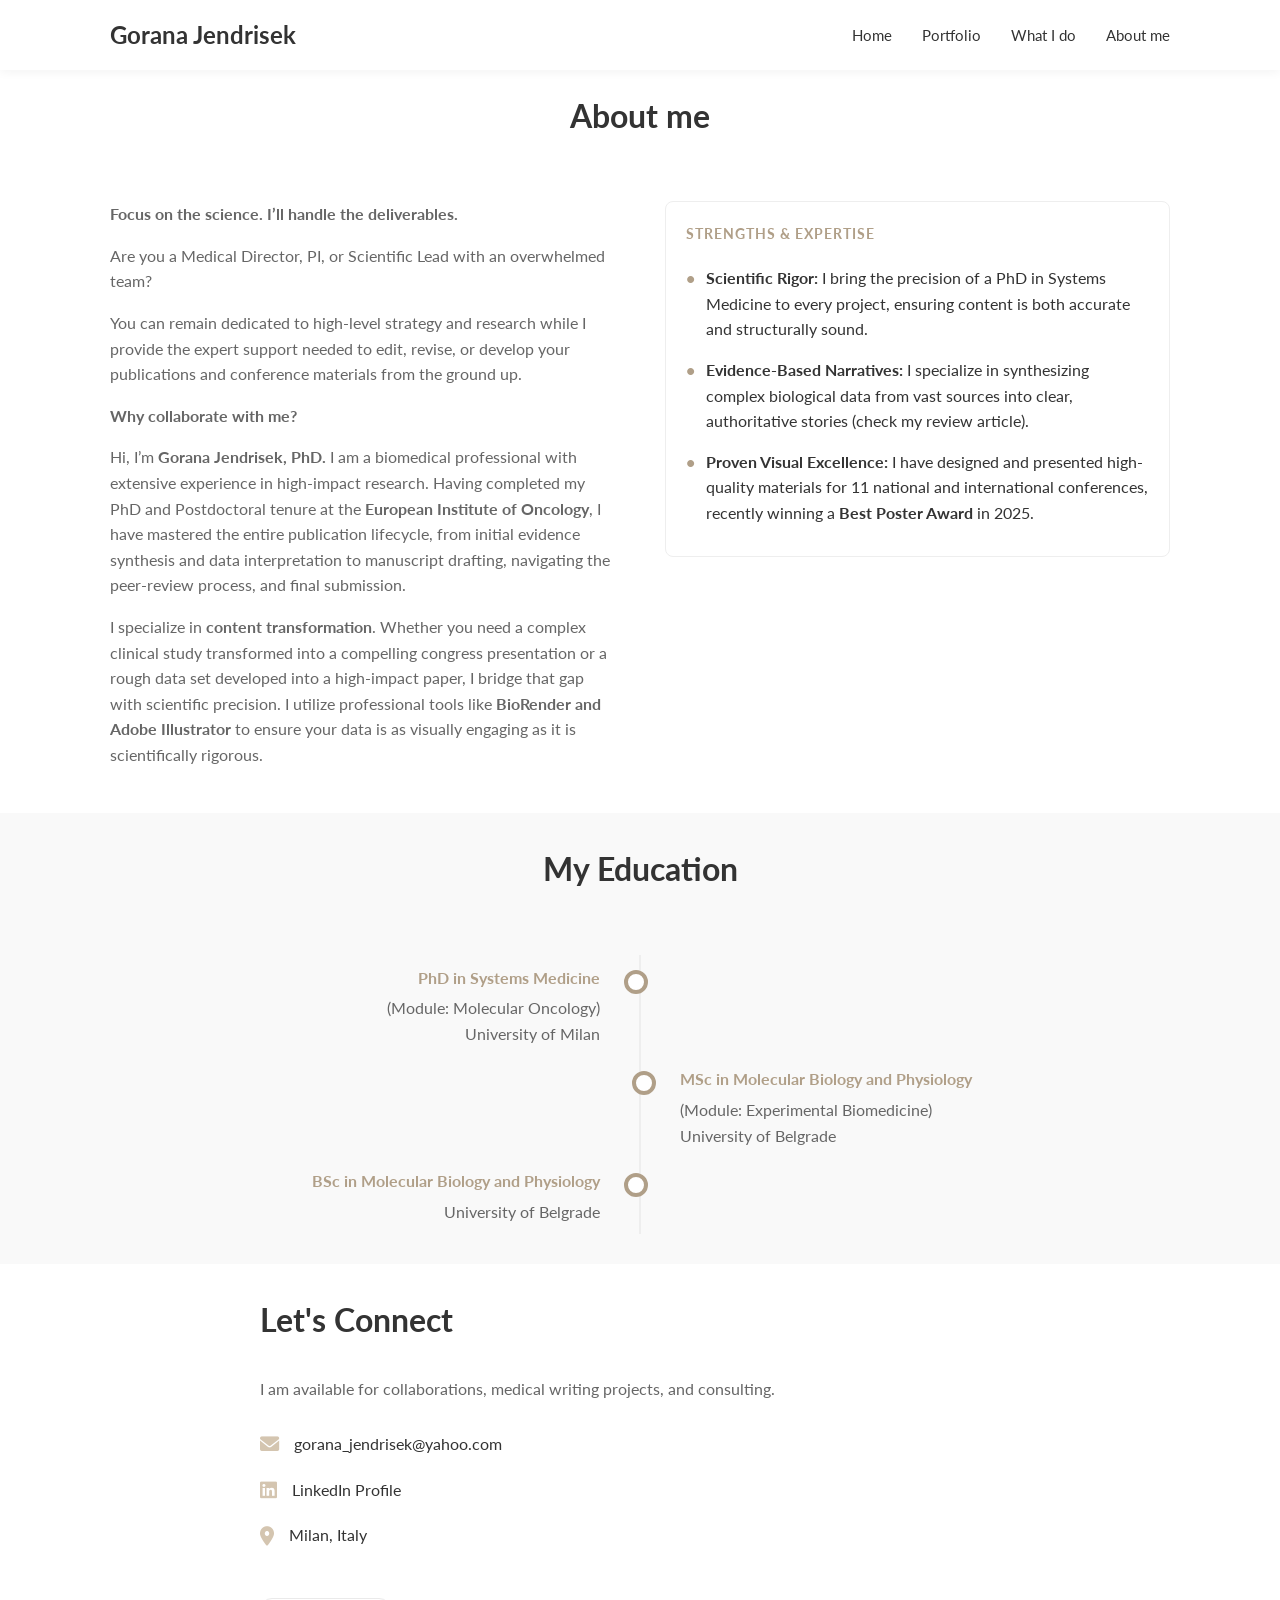
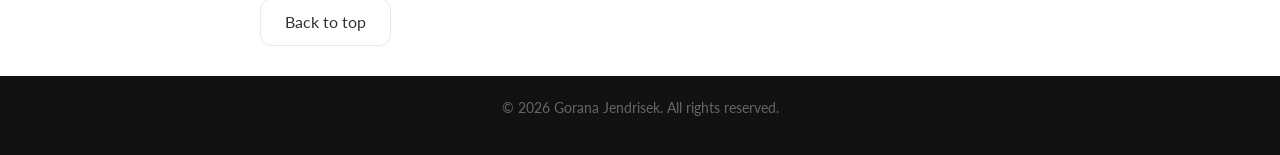
==== about.html @ bbbec1c1 "Add files via upload" ====
<!DOCTYPE html>
<html lang="en">
<head>
    <meta charset="UTF-8">
    <meta name="viewport" content="width=device-width, initial-scale=1.0">
    <title>About Me | Gorana Jendrisek, PhD</title>
    <link rel="stylesheet" href="style.css">
    <link rel="preconnect" href="https://fonts.googleapis.com">
    <link rel="preconnect" href="https://fonts.gstatic.com" crossorigin>
    <link href="https://fonts.googleapis.com/css2?family=Lato:wght@300;400;700&family=Playfair+Display:wght@400;700&display=swap" rel="stylesheet">
    <link rel="stylesheet" href="https://cdnjs.cloudflare.com/ajax/libs/font-awesome/6.0.0/css/all.min.css">
</head>
<body>

    <nav class="navbar">
        <div class="container nav-container">
            <a href="index.html" class="logo">Gorana Jendrisek</a>
            <div class="menu-toggle" id="mobile-menu" role="button" tabindex="0" aria-label="Toggle navigation menu" aria-expanded="false">
                <span class="bar"></span>
                <span class="bar"></span>
                <span class="bar"></span>
            </div>
            <ul class="nav-menu">
                <li><a href="index.html#home">Home</a></li>
                <li><a href="index.html#portfolio">Portfolio</a></li>
                <li><a href="index.html#what-i-do">What I do</a></li>
                <li><a href="about.html">About me</a></li>
            </ul>
        </div>
    </nav>



    <section class="section-white " >
        
        <div class="container">
                        <div class="section-header page-top ">
                <h2>About me</h2>
            </div>
            <div class="row">
                
                <div class="col-half">
                    
                    <p><strong>Focus on the science. I’ll handle the deliverables.</strong></p>
                    <p>Are you a Medical Director, PI, or Scientific Lead with an overwhelmed team?</p>
                    <p>You can remain dedicated to high-level strategy and research while I provide the expert support needed to edit, revise, or develop your publications and conference materials from the ground up.</p>
                    <p><strong>Why collaborate with me?</strong></p>
                    <p>Hi, I’m <strong>Gorana Jendrisek, PhD.</strong> I am a biomedical professional with extensive experience in high-impact research. Having completed my PhD and Postdoctoral tenure at the <strong>European Institute of Oncology</strong>, I have mastered the entire publication lifecycle, from initial evidence synthesis and data interpretation to manuscript drafting, navigating the peer-review process, and final submission.</p>
                    <p>I specialize in <strong>content transformation</strong>. Whether you need a complex clinical study transformed into a compelling congress presentation or a rough data set developed into a high-impact paper, I bridge that gap with scientific precision. I utilize professional tools like <strong>BioRender and Adobe Illustrator</strong> to ensure your data is as visually engaging as it is scientifically rigorous.</p>
                </div>
                <div class="col-half">
                    <div class="interests-box" style="margin-top: 0;">
                        <h4 style="color: var(--primary-dark); margin-bottom: 20px; text-transform: uppercase; font-size: 0.9rem; letter-spacing: 1px;">Strengths & Expertise</h4>
                        <ul class="skills-list">
                            <li><strong>Scientific Rigor:</strong> I bring the precision of a PhD in Systems Medicine to every project, ensuring content is both accurate and structurally sound.</li>
                            <li style="margin-top: 15px;"><strong>Evidence-Based Narratives:</strong> I specialize in synthesizing complex biological data from vast sources into clear, authoritative stories (check my review article).</li>
                            <li style="margin-top: 15px;"><strong>Proven Visual Excellence:</strong> I have designed and presented high-quality materials for 11 national and international conferences, recently winning a <strong>Best Poster Award</strong> in 2025.</li>
                        </ul>
                    </div>
                </div>
            </div>
        </div>
    </section>

    <section class="section-light">
        <div class="container">
            <div class="section-header">
                <h2>My Education</h2>
            </div>
            <div class="timeline">
                <div class="timeline-item">
                    <div class="timeline-date">PhD in Systems Medicine</div>
                    <p style="margin-bottom: 0;">(Module: Molecular Oncology)<br>University of Milan</p>
                </div>
                <div class="timeline-item">
                    <div class="timeline-date">MSc in Molecular Biology and Physiology</div>
                    <p style="margin-bottom: 0;">(Module: Experimental Biomedicine)<br>University of Belgrade</p>
                </div>
                <div class="timeline-item">
                    <div class="timeline-date">BSc in Molecular Biology and Physiology</div>
                    <p style="margin-bottom: 0;">University of Belgrade</p>
                </div>
            </div>
        </div>
    </section>

    <section id="contact" class="section-white">
        <div class="container" style="max-width: 800px;">
            <div style="margin-bottom: 30px;">
                <h2>Let's Connect</h2>
            </div>

            <p>I am available for collaborations, medical writing projects, and consulting.</p>
            <div style="display: flex; flex-direction: column; align-items: flex-start; margin: 30px 0;">
                <div class="contact-item">
                    <i class="fas fa-envelope"></i>
                    <a href="mailto:gorana_jendrisek@yahoo.com">gorana_jendrisek@yahoo.com</a>
                </div>
                <div class="contact-item">
                    <i class="fab fa-linkedin"></i>
                    <a href="https://www.linkedin.com/in/gorana-jendrisek/" target="_blank">LinkedIn Profile</a>
                </div>
                <div class="contact-item">
                    <i class="fas fa-map-marker-alt"></i>
                    <span>Milan, Italy</span>
                </div>
            </div>
            <a href="#" onclick="window.scrollTo({top: 0, behavior: 'smooth'}); return false;" class="btn btn-hero">Back to top</a>
        </div>
    </section>

    <footer>
        <div class="container">
            <p>&copy; 2026 Gorana Jendrisek. All rights reserved.</p>
        </div>
    </footer>

    <script src="script.js"></script>
</body>
</html>
---- style.css ----
/* --- Variables & Reset --- */
:root {
    --primary-color: #D4C5B0; /* Beige from CV */
    --primary-dark: #b09f88;
    --text-dark: #333333;
    --text-light: #666666;
    --bg-light: #f9f9f9;
    --white: #ffffff;
    --accent: #C0392B; /* Subtle red for accents like the ribbon */
    --font-heading: 'Lato', sans-serif;
    --font-body: 'Lato', sans-serif;
}

* {
    margin: 0;
    padding: 0;
    box-sizing: border-box;
}

body {
    font-family: var(--font-body);
    color: var(--text-dark);
    line-height: 1.6;
    background-color: var(--white);
}

a { text-decoration: none; color: inherit; transition: 0.3s; }
ul { list-style: none; }

/* --- Typography --- */
h1, h2, h3, h4 {
    font-family: var(--font-heading);
    margin-bottom: 1rem;
    color: var(--text-dark);
}

h1 { font-size: 2.5rem; font-weight: 700; }
h2 { font-size: 2rem; }
p { margin-bottom: 1rem; color: var(--text-light); }

.subtitle {
    display: block;
    text-transform: uppercase;
    letter-spacing: 2px;
    font-size: 0.85rem;
    color: var(--primary-dark);
    margin-bottom: 0.5rem;
    font-weight: 700;
}

/* --- Layout Utilities --- */
.container {
    max-width: 1100px;
    margin: 0 auto;
    padding: 0 20px;
}

section { padding: 30px 0; }
.section-light { background-color: var(--bg-light); }
.section-white { background-color: var(--white); }
.section-dark { background-color: #222; color: #fff; }

.section-header { text-align: center; margin-bottom: 60px; }

/* --- Buttons --- */
.btn {
    display: inline-block;
    padding: 12px 30px;
    border-radius: 5px;
    font-weight: 700;
    cursor: pointer;
}

.btn-primary {
    background-color: var(--text-dark);
    color: var(--white);
}
.btn-primary:hover { background-color: var(--primary-dark); }

.btn-outline {
    border: 2px solid var(--text-dark);
    margin-left: 10px;
}
.btn-outline:hover { background-color: var(--text-dark); color: var(--white); }

/* Custom Hero Buttons (from screenshot) */
.hero-buttons {
    display: flex;
    gap: 15px;
    margin-top: 25px;
    flex-wrap: wrap;
}

.btn-hero {
    background-color: var(--white);
    color: var(--text-dark);
    border: 1px solid #EAEAEA;
    border-radius: 12px;
    font-weight: 400;
    padding: 10px 24px;
    box-shadow: 0 2px 5px rgba(0,0,0,0.02);
    transition: all 0.3s ease;
}



.btn-hero:hover {
    border-color: var(--primary-color);
    box-shadow: 0 4px 10px rgba(0,0,0,0.05);
    transform: translateY(-2px);
    color: var(--text-dark);
}

/* --- Navbar --- */
.navbar {
    position: fixed;
    top: 0;
    width: 100%;
    background: rgba(255, 255, 255, 0.95);
    box-shadow: 0 2px 10px rgba(0,0,0,0.05);
    z-index: 1000;
    height: 70px;
    display: flex;
    align-items: center;
}

.nav-container {
    display: flex;
    justify-content: space-between;
    align-items: center;
    width: 100%;
}

.logo {
    font-family: var(--font-heading);
    font-size: 1.5rem;
    font-weight: 700;
}

.nav-menu { display: flex; gap: 30px; }
.nav-menu a { font-weight: 400; font-size: 0.95rem; }
.nav-menu a:hover { color: var(--primary-dark); }

.btn-contact {
    border: 1px solid var(--text-dark);
    padding: 8px 20px;
    border-radius: 20px;
}

.menu-toggle { display: none; cursor: pointer; }
.bar { display: block; width: 25px; height: 3px; margin: 5px auto; background-color: var(--text-dark); transition: 0.3s; }

/* --- Hero Section --- */
.hero {
    /* REDUCED VERTICAL PADDING HERE */
    padding-top: 85px; 
    padding-bottom: 40px;
    background-color: #F4F0EB; /* Very light beige */
}

/* Pushes the first section down to clear the 70px fixed navbar, plus your 30px gap */
.page-top {
    padding-top: 60px; 
}

.hero-content {
    display: flex;
    align-items: center;
    justify-content: space-between;
    gap: 20px;
}

.hero-text { flex: 3; } /* Gives the text twice as much horizontal space */
.hero-text p { text-align: justify; } /* Added for better readability and alignment */

.hero-image { flex: 1; text-align: left; } /* Changed to left so image aligns with logo and portfolio */

.hero-image img {
    width: 180px;  /* Makes the image itself smaller */
    height: 180px; /* Keeps it a perfect circle */
    object-fit: cover;
    border-radius: 50%;
    border: 5px solid rgba(255,255,255,0.5); /* Makes the white circle thinner */
    box-shadow: 0 10px 20px rgba(0,0,0,0.1); /* Softened the shadow for the smaller size */
}

/* --- Blog Section --- */
.section-blog { background-color: var(--white); border-bottom: 1px solid #eee; }
.blog-card {
    background: #fff;
    border: 1px solid #eee;
    padding: 40px;
    border-left: 5px solid var(--primary-dark);
    box-shadow: 0 5px 15px rgba(0,0,0,0.05);
    margin-bottom: 30px; /* Added spacing between posts */
}
.blog-date {
    font-size: 0.8rem;
    text-transform: uppercase;
    color: var(--text-light);
    margin-bottom: 10px;
    letter-spacing: 1px;
}

/* --- About Section --- */
.row { display: flex; gap: 50px; }
.col-half { flex: 1; }

.skills-list li {
    margin-bottom: 10px;
    padding-left: 20px;
    position: relative;
}
.skills-list li::before {
    content: '•';
    color: var(--primary-dark);
    position: absolute;
    left: 0;
    font-weight: bold;
}

.interests-box {
    margin-top: 30px;
    padding: 20px;
    background: #fff;
    border: 1px solid #eee;
    border-radius: 8px;
}
.interests-box h4 { font-size: 1.1rem; margin-bottom: 0.5rem; }

/* --- Timeline (Experience) --- */
.timeline {
    position: relative;
    max-width: 800px;
    margin: 0 auto;
}
.timeline::after {
    content: '';
    position: absolute;
    width: 2px;
    background-color: #eee;
    top: 0;
    bottom: 0;
    left: 50%;
    margin-left: -1px;
}

.timeline-item {
    padding: 10px 40px;
    position: relative;
    background-color: inherit;
    width: 50%;
}

.timeline-item:nth-child(odd) { left: 0; text-align: right; }
.timeline-item:nth-child(even) { left: 50%; text-align: left; }

.timeline-item::after {
    content: '';
    position: absolute;
    width: 16px;
    height: 16px;
    right: -8px;
    background-color: var(--white);
    border: 4px solid var(--primary-dark);
    top: 15px;
    border-radius: 50%;
    z-index: 1;
}
.timeline-item:nth-child(even)::after { left: -8px; }

.timeline-date {
    font-weight: 700;
    color: var(--primary-dark);
    margin-bottom: 5px;
}
/* --- Move Portfolio Up --- */
#portfolio {
    padding-top: 30px; /* Reduces the gap at the top. Change to 10px or 20px if you want it even closer! */
}

#what-i-do {
    padding-top: 30px; /* This matches the spacing you liked for the Portfolio section */
}
/* --- Academic Grid & Portfolio --- */
.grid-3 {
    display: grid;
    grid-template-columns: repeat(auto-fit, minmax(300px, 1fr));
    gap: 30px;
}

.grid-2 {
    display: grid;
    grid-template-columns: repeat(auto-fit, minmax(450px, 1fr));
    gap: 30px;
}  /* for 2 per row papers */

.card {
    background: var(--white);
    padding: 30px;
    border-radius: 12px; /* Slightly rounder for a modern look */
    border: 1px solid #EAEAEA; /* Crisp, subtle border */
    box-shadow: 0 4px 10px rgba(0,0,0,0.02); /* Very soft resting shadow */
    transition: all 0.3s ease; /* Smoother transition */
    display: flex;
    flex-direction: column;
}
.card:hover { 
    transform: translateY(-5px); 
    box-shadow: 0 12px 24px rgba(0,0,0,0.08); /* Stronger, softer shadow on hover */
    border-color: var(--primary-color); /* Subtle border color change on hover */
}
.card h3 { 
    font-size: 1.25rem; 
    border-bottom: 2px solid #f4f0eb; 
    padding-bottom: 15px; 
    margin-bottom: 15px;
    /*margin-top: auto; /* Pushes content to align nicely */
}

/* --- Portfolio Card Image Container --- */
.portfolio-card .card-preview {
    width: 100%;
    height: 180px; /* Slightly taller to give the image breathing room */
    border-radius: 6px; /* Rounds the inner image slightly */
    overflow: hidden;
    margin-bottom: 20px;
    background-color: #F9F9F9;
    border: 1px solid #F0F0F0; /* Adds definition if your image background is white */
}

.portfolio-card .card-preview img {
    width: 100%;
    height: 100%;
    object-fit: cover; /* This will work perfectly with your Canva/Figma exports */
    display: block;
    transition: transform 0.5s ease;
}

/* Optional: Slight zoom effect on the image when hovering over the card */
.portfolio-card:hover .card-preview img {
    transform: scale(1.03);
}

/* --- Contact --- */
.contact-wrapper {
    display: flex;
    gap: 50px;
}
.contact-info { flex: 1; }
.contact-form { flex: 1; display: flex; flex-direction: column; gap: 15px; }
.section-dark h2, .section-dark p { color: #fff; }
.section-dark p { color: #ccc; }

.contact-item { margin-bottom: 20px; display: flex; align-items: center; gap: 15px; }
.contact-item i { color: var(--primary-color); font-size: 1.2rem; }

input, textarea {
    padding: 15px;
    border-radius: 5px;
    border: none;
    font-family: var(--font-body);
}
textarea { resize: vertical; }

/* --- Footer --- */
footer {
    background: #111;
    color: #666;
    text-align: center;
    padding: 20px 0;
    font-size: 0.9rem;
}

/* --- Responsive Design --- */
@media (max-width: 768px) {
    .menu-toggle { display: block; }
    .nav-menu {
        position: fixed;
        left: -100%;
        top: 70px;
        flex-direction: column;
        background-color: var(--white);
        width: 100%;
        text-align: center;
        transition: 0.3s;
        box-shadow: 0 10px 10px rgba(0,0,0,0.05);
        padding: 20px 0;
    }
    .nav-menu.active { left: 0; }
    
    .hero-content { flex-direction: column; text-align: center; }
    .hero-image { text-align: center; }
    .hero-text p { text-align: center; } /* Overrides justification for mobile layout */
    .hero-buttons { justify-content: center; } /* Centers buttons on mobile */
    .hero-image img { width: 150px; height: 150px; } /* Slightly scaled down for small screens */
    
    .row { flex-direction: column; }
    
    /* --- Grid Layout Fixes --- */
    /* This forces the grids into a single column so they shrink nicely and don't overflow the phone screen */
    .grid-2, .grid-3 {
        grid-template-columns: 1fr; 
        gap: 20px;
    }

    .card {
        padding: 20px; /* Reduced padding on mobile to save screen real estate */
    }
    
    .timeline::after { left: 31px; }
    .timeline-item { width: 100%; padding-left: 70px; padding-right: 25px; }
    .timeline-item:nth-child(odd) { text-align: left; }
    .timeline-item:nth-child(even) { left: 0; } 
    .timeline-item:nth-child(odd)::after, .timeline-item:nth-child(even)::after { left: 23px; }
    
    .contact-wrapper { flex-direction: column; }

    /* Adjust heading sizes for better mobile readability */
    h1 { font-size: 2rem; }
    h2 { font-size: 1.75rem; }
}
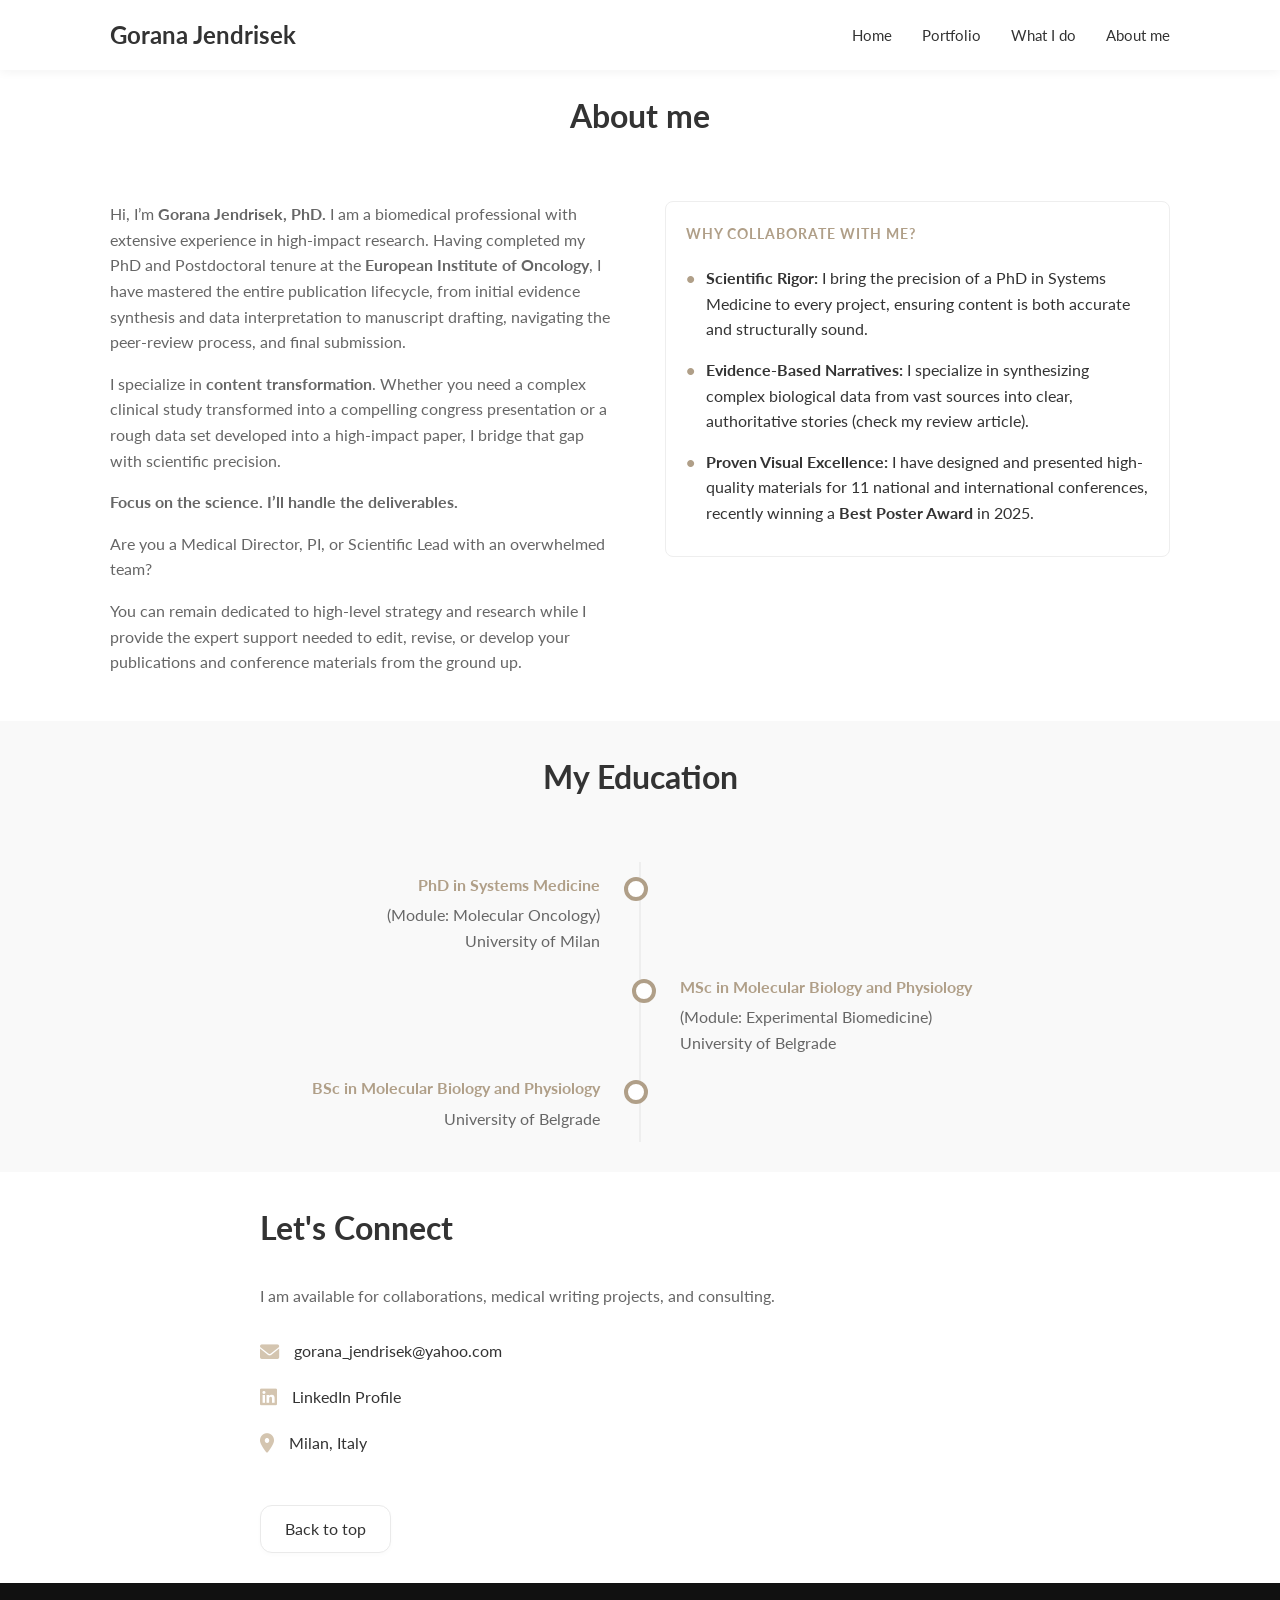
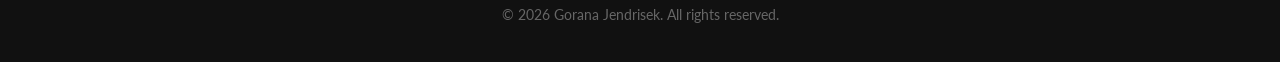
==== commit 0804bc75: "Add files via upload" ====
--- a/about.html
+++ b/about.html
@@ -1,5 +1,6 @@
 <!DOCTYPE html>
 <html lang="en">
+
 <head>
     <meta charset="UTF-8">
     <meta name="viewport" content="width=device-width, initial-scale=1.0">
@@ -7,54 +8,73 @@
     <link rel="stylesheet" href="style.css">
     <link rel="preconnect" href="https://fonts.googleapis.com">
     <link rel="preconnect" href="https://fonts.gstatic.com" crossorigin>
-    <link href="https://fonts.googleapis.com/css2?family=Lato:wght@300;400;700&family=Playfair+Display:wght@400;700&display=swap" rel="stylesheet">
+    <link href="https://fonts.googleapis.com/css2?family=Lato:wght@300;400;700&display=swap" rel="stylesheet">
     <link rel="stylesheet" href="https://cdnjs.cloudflare.com/ajax/libs/font-awesome/6.0.0/css/all.min.css">
 </head>
+
 <body>
 
     <nav class="navbar">
         <div class="container nav-container">
             <a href="index.html" class="logo">Gorana Jendrisek</a>
-            <div class="menu-toggle" id="mobile-menu" role="button" tabindex="0" aria-label="Toggle navigation menu" aria-expanded="false">
+            <div class="menu-toggle" id="mobile-menu" role="button" tabindex="0" aria-label="Toggle navigation menu"
+                aria-expanded="false">
                 <span class="bar"></span>
                 <span class="bar"></span>
                 <span class="bar"></span>
             </div>
+
             <ul class="nav-menu">
-                <li><a href="index.html#home">Home</a></li>
-                <li><a href="index.html#portfolio">Portfolio</a></li>
-                <li><a href="index.html#what-i-do">What I do</a></li>
-                <li><a href="about.html">About me</a></li>
+                <li><a href="/">Home</a></li>
+                <li><a href="/#portfolio">Portfolio</a></li>
+                <li><a href="/#what-i-do">What I do</a></li>
+                <li><a href="/about">About me</a></li>
             </ul>
         </div>
     </nav>
 
 
 
-    <section class="section-white " >
-        
+    <section class="section-white ">
+
         <div class="container">
-                        <div class="section-header page-top ">
+            <div class="section-header page-top ">
                 <h2>About me</h2>
             </div>
             <div class="row">
-                
+
                 <div class="col-half">
-                    
+
+
+                    <p>Hi, I’m <strong>Gorana Jendrisek, PhD.</strong> I am a biomedical professional with extensive
+                        experience in high-impact research. Having completed my PhD and Postdoctoral tenure at the
+                        <strong>European Institute of Oncology</strong>, I have mastered the entire publication
+                        lifecycle, from initial evidence synthesis and data interpretation to manuscript drafting,
+                        navigating the peer-review process, and final submission.
+                    </p>
+                    <p>I specialize in <strong>content transformation</strong>. Whether you need a complex clinical
+                        study transformed into a compelling congress presentation or a rough data set developed into a
+                        high-impact paper, I bridge that gap with scientific precision.</p>
                     <p><strong>Focus on the science. I’ll handle the deliverables.</strong></p>
                     <p>Are you a Medical Director, PI, or Scientific Lead with an overwhelmed team?</p>
-                    <p>You can remain dedicated to high-level strategy and research while I provide the expert support needed to edit, revise, or develop your publications and conference materials from the ground up.</p>
-                    <p><strong>Why collaborate with me?</strong></p>
-                    <p>Hi, I’m <strong>Gorana Jendrisek, PhD.</strong> I am a biomedical professional with extensive experience in high-impact research. Having completed my PhD and Postdoctoral tenure at the <strong>European Institute of Oncology</strong>, I have mastered the entire publication lifecycle, from initial evidence synthesis and data interpretation to manuscript drafting, navigating the peer-review process, and final submission.</p>
-                    <p>I specialize in <strong>content transformation</strong>. Whether you need a complex clinical study transformed into a compelling congress presentation or a rough data set developed into a high-impact paper, I bridge that gap with scientific precision. I utilize professional tools like <strong>BioRender and Adobe Illustrator</strong> to ensure your data is as visually engaging as it is scientifically rigorous.</p>
+                    <p>You can remain dedicated to high-level strategy and research while I provide the expert support
+                        needed to edit, revise, or develop your publications and conference materials from the ground
+                        up.</p>
                 </div>
                 <div class="col-half">
                     <div class="interests-box" style="margin-top: 0;">
-                        <h4 style="color: var(--primary-dark); margin-bottom: 20px; text-transform: uppercase; font-size: 0.9rem; letter-spacing: 1px;">Strengths & Expertise</h4>
+                        <h4
+                            style="color: var(--primary-dark); margin-bottom: 20px; text-transform: uppercase; font-size: 0.9rem; letter-spacing: 1px;">
+                            Why collaborate with me?</h4>
                         <ul class="skills-list">
-                            <li><strong>Scientific Rigor:</strong> I bring the precision of a PhD in Systems Medicine to every project, ensuring content is both accurate and structurally sound.</li>
-                            <li style="margin-top: 15px;"><strong>Evidence-Based Narratives:</strong> I specialize in synthesizing complex biological data from vast sources into clear, authoritative stories (check my review article).</li>
-                            <li style="margin-top: 15px;"><strong>Proven Visual Excellence:</strong> I have designed and presented high-quality materials for 11 national and international conferences, recently winning a <strong>Best Poster Award</strong> in 2025.</li>
+                            <li><strong>Scientific Rigor:</strong> I bring the precision of a PhD in Systems Medicine to
+                                every project, ensuring content is both accurate and structurally sound.</li>
+                            <li style="margin-top: 15px;"><strong>Evidence-Based Narratives:</strong> I specialize in
+                                synthesizing complex biological data from vast sources into clear, authoritative stories
+                                (check my review article).</li>
+                            <li style="margin-top: 15px;"><strong>Proven Visual Excellence:</strong> I have designed and
+                                presented high-quality materials for 11 national and international conferences, recently
+                                winning a <strong>Best Poster Award</strong> in 2025.</li>
                         </ul>
                     </div>
                 </div>
@@ -105,7 +125,8 @@
                     <span>Milan, Italy</span>
                 </div>
             </div>
-            <a href="#" onclick="window.scrollTo({top: 0, behavior: 'smooth'}); return false;" class="btn btn-hero">Back to top</a>
+            <a href="#" onclick="window.scrollTo({top: 0, behavior: 'smooth'}); return false;" class="btn btn-hero">Back
+                to top</a>
         </div>
     </section>
 
@@ -117,4 +138,5 @@
 
     <script src="script.js"></script>
 </body>
+
 </html>
--- a/style.css
+++ b/style.css
@@ -17,6 +17,11 @@
     box-sizing: border-box;
 }
 
+html {
+    scroll-padding-top: 70px; /* Accounts for your 70px navbar + 20px breathing room */
+    scroll-behavior: smooth; /* Gives a nice smooth scroll effect natively */
+}
+
 body {
     font-family: var(--font-body);
     color: var(--text-dark);
@@ -178,7 +183,8 @@
 .hero-image img {
     width: 180px;  /* Makes the image itself smaller */
     height: 180px; /* Keeps it a perfect circle */
-    object-fit: cover;
+  /*  object-fit: cover;*/
+    object-fit: contain;
     border-radius: 50%;
     border: 5px solid rgba(255,255,255,0.5); /* Makes the white circle thinner */
     box-shadow: 0 10px 20px rgba(0,0,0,0.1); /* Softened the shadow for the smaller size */
@@ -321,7 +327,7 @@
 /* --- Portfolio Card Image Container --- */
 .portfolio-card .card-preview {
     width: 100%;
-    height: 180px; /* Slightly taller to give the image breathing room */
+height: auto; /* Change from 180px to auto */
     border-radius: 6px; /* Rounds the inner image slightly */
     overflow: hidden;
     margin-bottom: 20px;
@@ -331,7 +337,7 @@
 
 .portfolio-card .card-preview img {
     width: 100%;
-    height: 100%;
+height: auto; /* Change from 100% to auto */
     object-fit: cover; /* This will work perfectly with your Canva/Figma exports */
     display: block;
     transition: transform 0.5s ease;
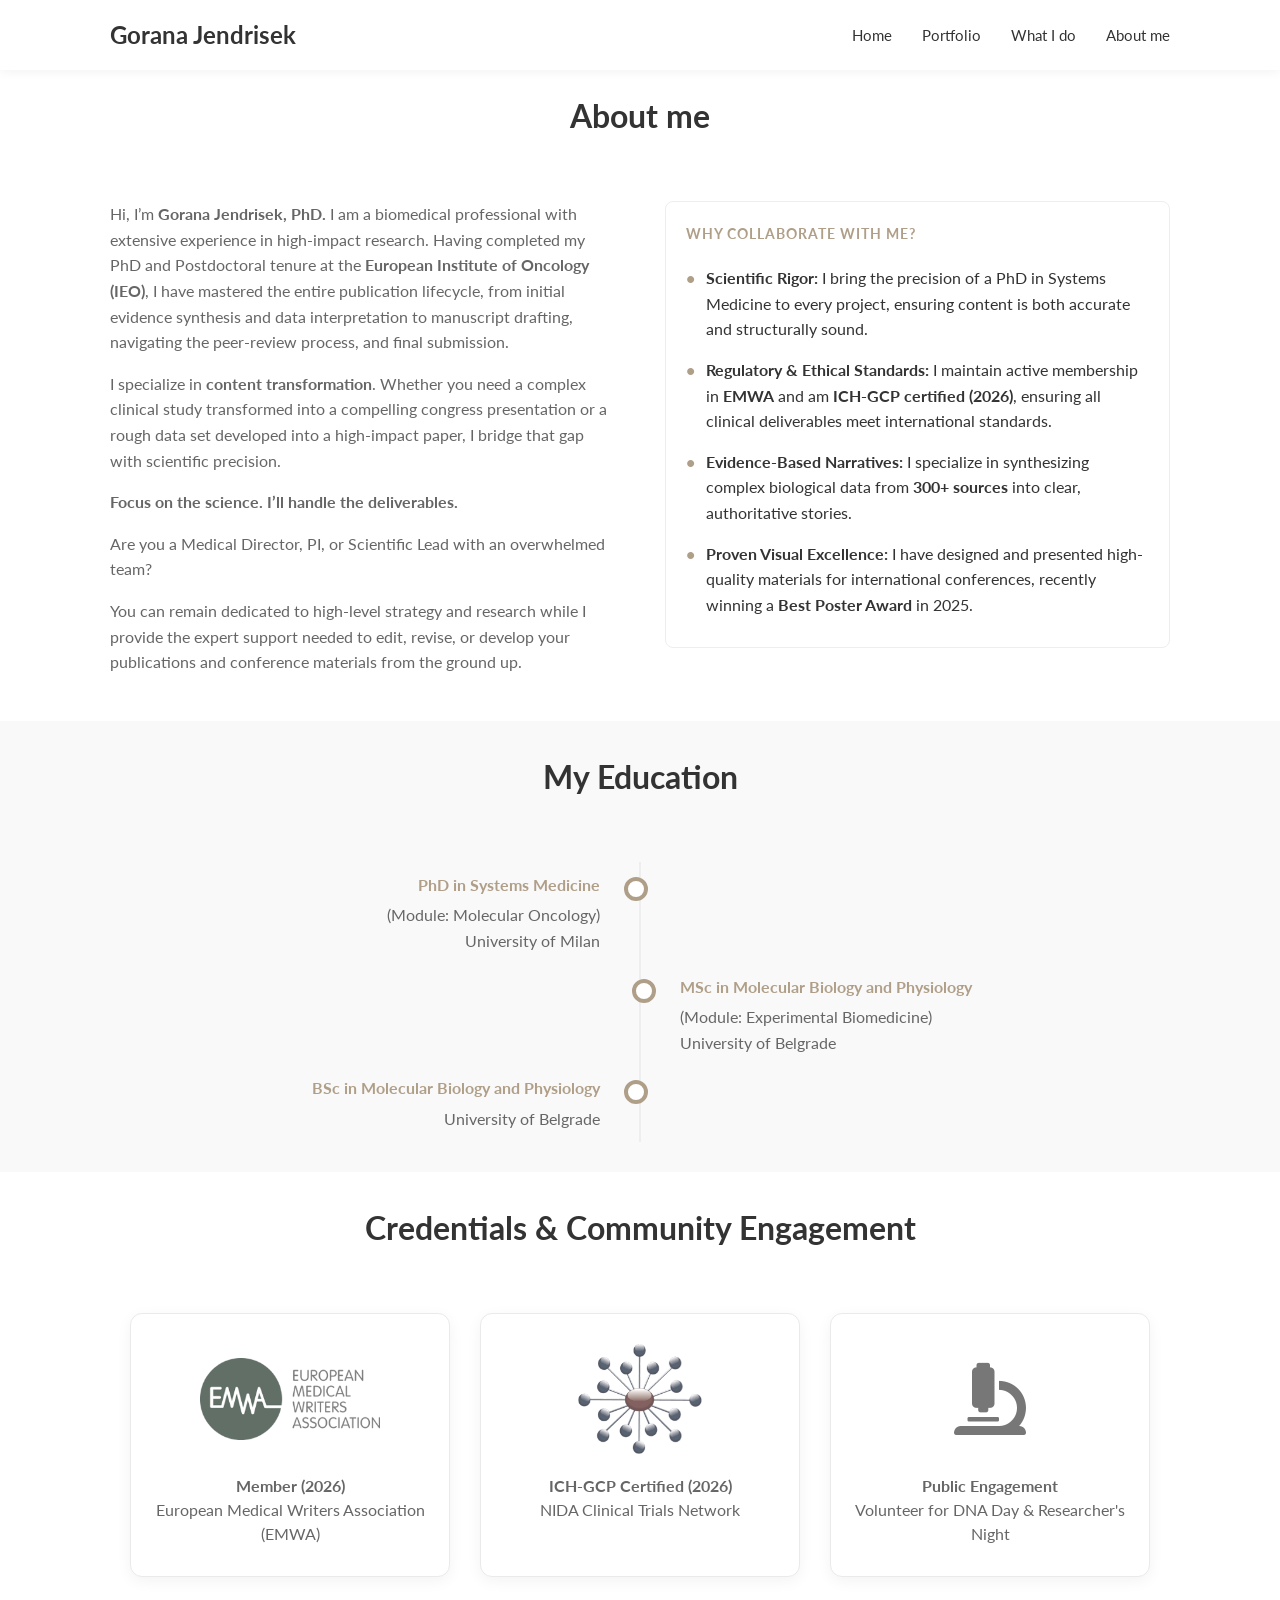
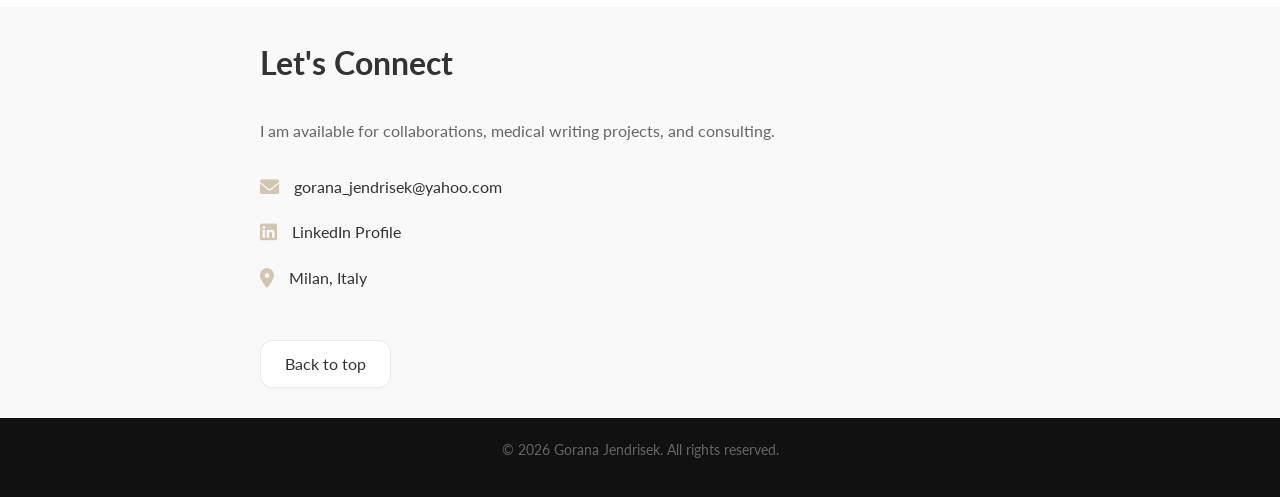
==== commit 886b27c8: "Add files via upload" ====
--- a/about.html
+++ b/about.html
@@ -10,6 +10,82 @@
     <link rel="preconnect" href="https://fonts.gstatic.com" crossorigin>
     <link href="https://fonts.googleapis.com/css2?family=Lato:wght@300;400;700&display=swap" rel="stylesheet">
     <link rel="stylesheet" href="https://cdnjs.cloudflare.com/ajax/libs/font-awesome/6.0.0/css/all.min.css">
+
+    <style>
+        .cert-container {
+            display: flex;
+            justify-content: center;
+            align-items: stretch;
+            /* Forces all cards to be the exact same height */
+            gap: 30px;
+            flex-wrap: wrap;
+            margin-top: 40px;
+            text-align: center;
+        }
+
+        .cert-card {
+            flex: 1;
+            min-width: 250px;
+            max-width: 320px;
+            background-color: #ffffff;
+            border: 1px solid #eaeaea;
+            border-radius: 12px;
+            padding: 30px 20px;
+            box-shadow: 0 4px 15px rgba(0, 0, 0, 0.05);
+            display: flex;
+            flex-direction: column;
+            align-items: center;
+            justify-content: flex-start;
+            transition: transform 0.3s ease, box-shadow 0.3s ease;
+        }
+
+        /* Hover effect to make the cards lift slightly */
+        .cert-card:hover {
+            transform: translateY(-5px);
+            box-shadow: 0 8px 25px rgba(0, 0, 0, 0.12);
+        }
+
+        .cert-img-container {
+            height: 110px;
+            /* Forces images and icons to take up the exact same vertical space */
+            width: 100%;
+            display: flex;
+            align-items: center;
+            justify-content: center;
+            margin-bottom: 20px;
+        }
+
+        .cert-img {
+            max-height: 100%;
+            max-width: 180px;
+            object-fit: contain;
+            /* Applies a unified, muted style to all images */
+            filter: grayscale(80%) opacity(0.85);
+            transition: filter 0.3s ease;
+        }
+
+        .cert-icon {
+            font-size: 4.5rem;
+            color: #777;
+            /* Matches the muted gray of the images */
+            transition: color 0.3s ease;
+        }
+
+        /* On hover, return images and icons to full color */
+        .cert-card:hover .cert-img {
+            filter: grayscale(0%) opacity(1);
+        }
+
+        .cert-card:hover .cert-icon {
+            color: var(--primary-dark, #004E7C);
+        }
+
+        .cert-text {
+            margin: 0;
+            font-size: 1rem;
+            line-height: 1.5;
+        }
+    </style>
 </head>
 
 <body>
@@ -25,30 +101,24 @@
             </div>
 
             <ul class="nav-menu">
-                <li><a href="/">Home</a></li>
-                <li><a href="/#portfolio">Portfolio</a></li>
-                <li><a href="/#what-i-do">What I do</a></li>
-                <li><a href="/about">About me</a></li>
+                <li><a href="index.html">Home</a></li>
+                <li><a href="index.html#portfolio">Portfolio</a></li>
+                <li><a href="index.html#what-i-do">What I do</a></li>
+                <li><a href="about.html">About me</a></li>
             </ul>
         </div>
     </nav>
 
-
-
     <section class="section-white ">
-
         <div class="container">
             <div class="section-header page-top ">
                 <h2>About me</h2>
             </div>
             <div class="row">
-
                 <div class="col-half">
-
-
                     <p>Hi, I’m <strong>Gorana Jendrisek, PhD.</strong> I am a biomedical professional with extensive
                         experience in high-impact research. Having completed my PhD and Postdoctoral tenure at the
-                        <strong>European Institute of Oncology</strong>, I have mastered the entire publication
+                        <strong>European Institute of Oncology (IEO)</strong>, I have mastered the entire publication
                         lifecycle, from initial evidence synthesis and data interpretation to manuscript drafting,
                         navigating the peer-review process, and final submission.
                     </p>
@@ -69,11 +139,15 @@
                         <ul class="skills-list">
                             <li><strong>Scientific Rigor:</strong> I bring the precision of a PhD in Systems Medicine to
                                 every project, ensuring content is both accurate and structurally sound.</li>
+                            <li style="margin-top: 15px;"><strong>Regulatory & Ethical Standards:</strong> I maintain
+                                active membership in <strong>EMWA</strong> and am <strong>ICH-GCP certified
+                                    (2026)</strong>, ensuring all clinical deliverables meet international standards.
+                            </li>
                             <li style="margin-top: 15px;"><strong>Evidence-Based Narratives:</strong> I specialize in
-                                synthesizing complex biological data from vast sources into clear, authoritative stories
-                                (check my review article).</li>
+                                synthesizing complex biological data from <strong>300+ sources</strong> into clear,
+                                authoritative stories.</li>
                             <li style="margin-top: 15px;"><strong>Proven Visual Excellence:</strong> I have designed and
-                                presented high-quality materials for 11 national and international conferences, recently
+                                presented high-quality materials for international conferences, recently
                                 winning a <strong>Best Poster Award</strong> in 2025.</li>
                         </ul>
                     </div>
@@ -104,7 +178,41 @@
         </div>
     </section>
 
-    <section id="contact" class="section-white">
+    <section class="section-white">
+        <div class="container">
+            <div class="section-header">
+                <h2>Credentials & Community Engagement</h2>
+            </div>
+
+            <div class="cert-container">
+                <div class="cert-card">
+                    <div class="cert-img-container">
+                        <img src="emwa.png" alt="EMWA Logo" class="cert-img">
+                    </div>
+                    <p class="cert-text"><strong>Member (2026)</strong><br>European Medical Writers Association (EMWA)
+                    </p>
+                </div>
+
+                <div class="cert-card">
+                    <div class="cert-img-container">
+                        <img src="nida.png" alt="ICH-GCP NIDA Logo" class="cert-img">
+                    </div>
+                    <p class="cert-text"><strong>ICH-GCP Certified (2026)</strong><br>NIDA Clinical Trials Network</p>
+                </div>
+
+                <div class="cert-card">
+                    <div class="cert-img-container">
+                        <i class="fas fa-microscope cert-icon"></i>
+                    </div>
+                    <p class="cert-text"><strong>Public Engagement</strong><br>Volunteer for DNA Day & Researcher's
+                        Night</p>
+                </div>
+            </div>
+
+        </div>
+    </section>
+
+    <section id="contact" class="section-light">
         <div class="container" style="max-width: 800px;">
             <div style="margin-bottom: 30px;">
                 <h2>Let's Connect</h2>
@@ -118,7 +226,8 @@
                 </div>
                 <div class="contact-item">
                     <i class="fab fa-linkedin"></i>
-                    <a href="https://www.linkedin.com/in/gorana-jendrisek/" target="_blank">LinkedIn Profile</a>
+                    <a href="https://www.linkedin.com/in/gorana-jendrisek-a28783133/" target="_blank">LinkedIn
+                        Profile</a>
                 </div>
                 <div class="contact-item">
                     <i class="fas fa-map-marker-alt"></i>
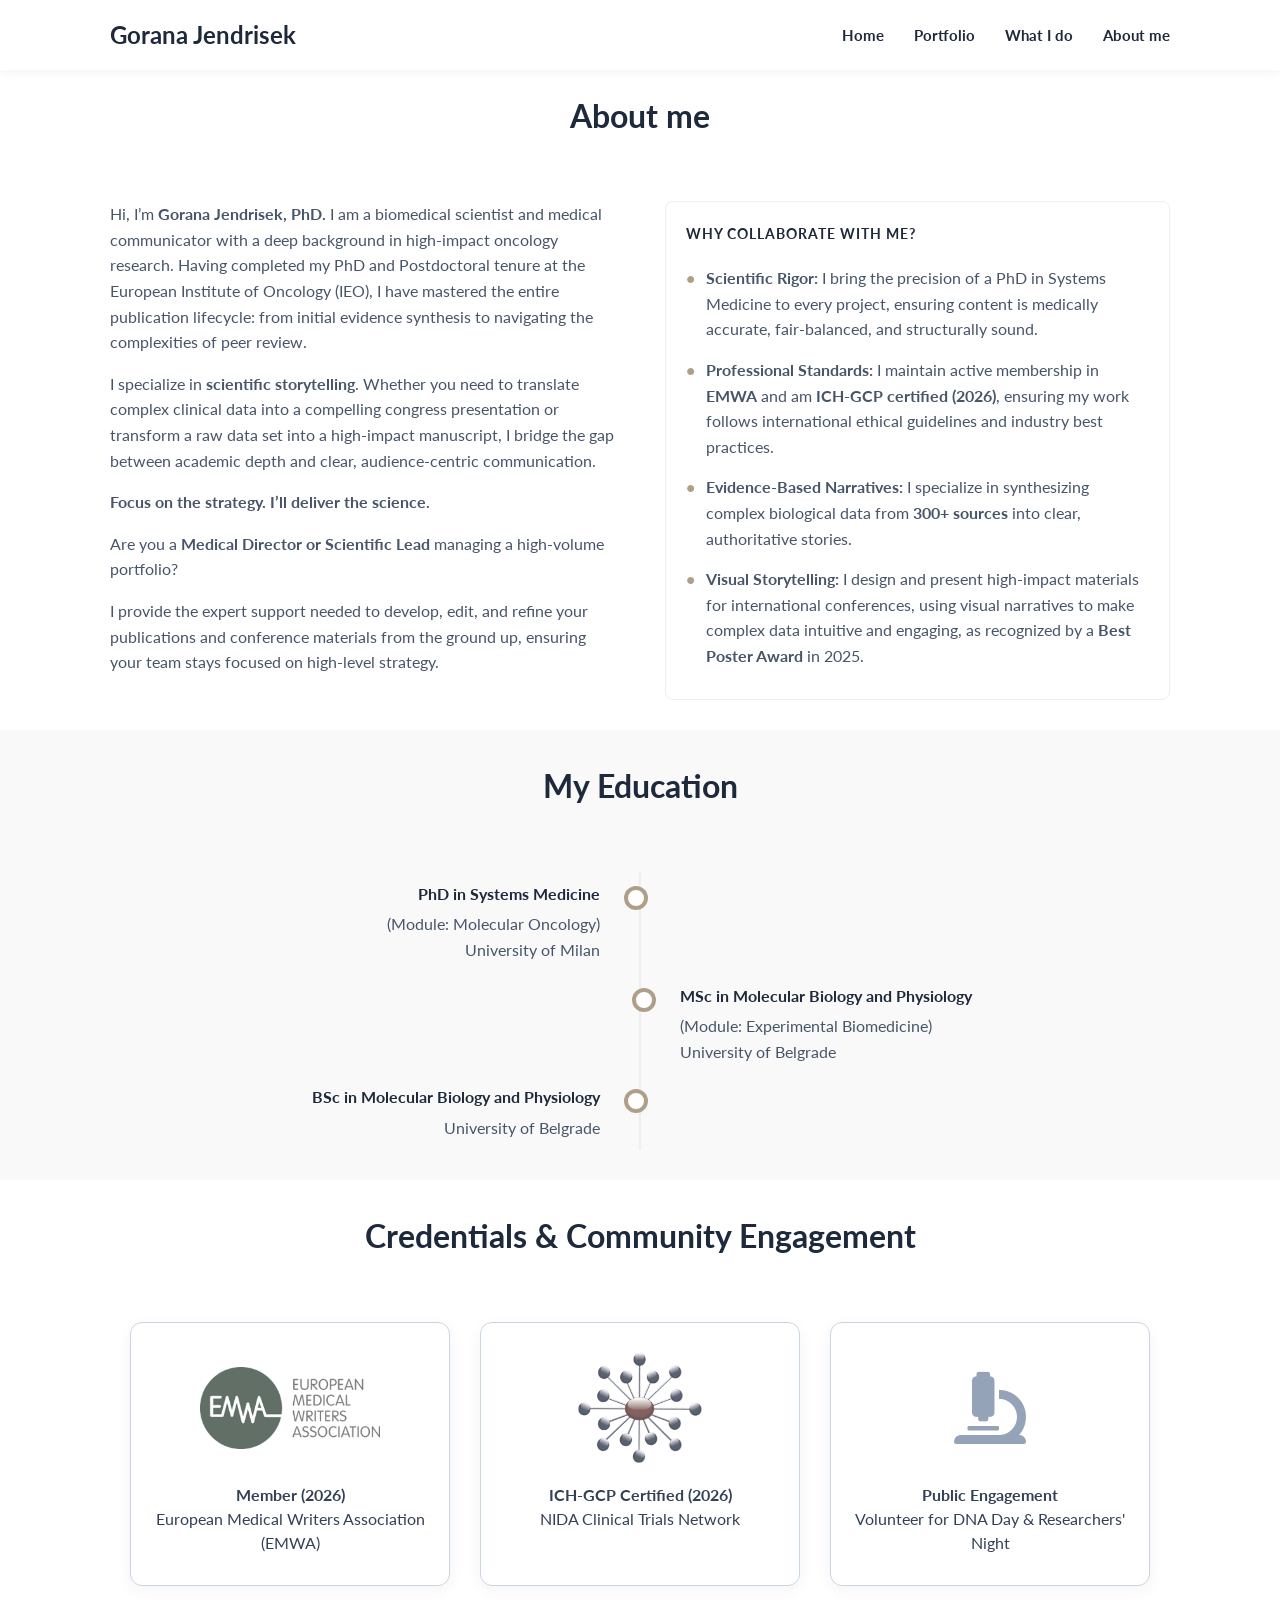
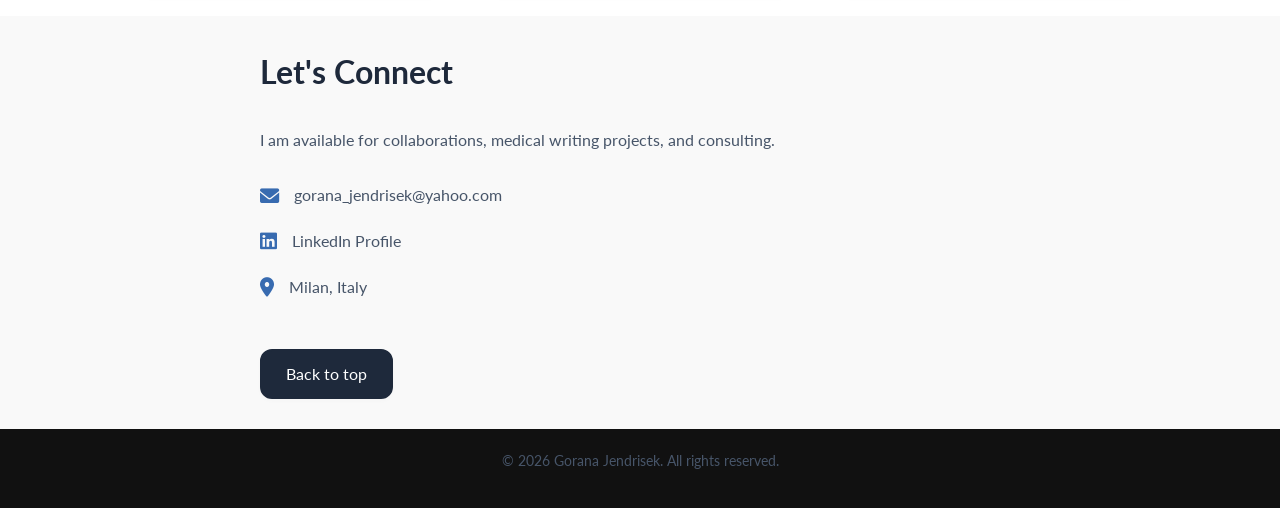
==== commit ffe932bf: "Add files via upload" ====
--- a/about.html
+++ b/about.html
@@ -12,11 +12,93 @@
     <link rel="stylesheet" href="https://cdnjs.cloudflare.com/ajax/libs/font-awesome/6.0.0/css/all.min.css">
 
     <style>
+        /* =========================================
+           GLOBAL TYPOGRAPHY: Shades of Dark Blue (Matches Index)
+           ========================================= */
+        body {
+            color: #334155 !important;
+        }
+
+        h1,
+        h2,
+        h3,
+        h4,
+        h5,
+        h6 {
+            color: #1e293b !important;
+        }
+
+        p,
+        li,
+        span {
+            color: #475569 !important;
+        }
+
+        a {
+            color: #1d4ed8 !important;
+        }
+
+        a:hover {
+            color: #1e3a8a !important;
+        }
+
+        .nav-menu a {
+            color: #1e293b !important;
+            font-weight: 700;
+        }
+
+        .nav-menu a:hover {
+            color: #1d4ed8 !important;
+        }
+
+        .logo {
+            color: #1e293b !important;
+        }
+
+        /* Hero/Global Buttons */
+        .btn-hero {
+            background-color: #1e293b !important;
+            color: #ffffff !important;
+            border: 2px solid #1e293b !important;
+            transition: all 0.3s ease;
+        }
+
+        .btn-hero:hover {
+            background-color: transparent !important;
+            color: #1e293b !important;
+        }
+
+        /* Timeline Specific Text */
+        .timeline-date {
+            color: #1e293b !important;
+            font-weight: 700;
+        }
+
+        /* =========================================
+           Contact Section Fixes
+           ========================================= */
+        .contact-item a,
+        .contact-item span {
+            color: #475569 !important;
+            text-decoration: none;
+        }
+
+        .contact-item a:hover {
+            text-decoration: underline;
+        }
+
+        .contact-item i {
+            color: #386bb0 !important;
+            /* Classic blue for icons */
+        }
+
+        /* =========================================
+           Certificate Cards
+           ========================================= */
         .cert-container {
             display: flex;
             justify-content: center;
             align-items: stretch;
-            /* Forces all cards to be the exact same height */
             gap: 30px;
             flex-wrap: wrap;
             margin-top: 40px;
@@ -28,26 +110,25 @@
             min-width: 250px;
             max-width: 320px;
             background-color: #ffffff;
-            border: 1px solid #eaeaea;
+            border: 1px solid #cbd5e1;
             border-radius: 12px;
             padding: 30px 20px;
-            box-shadow: 0 4px 15px rgba(0, 0, 0, 0.05);
+            box-shadow: 0 4px 15px rgba(30, 41, 59, 0.05);
             display: flex;
             flex-direction: column;
             align-items: center;
             justify-content: flex-start;
-            transition: transform 0.3s ease, box-shadow 0.3s ease;
-        }
-
-        /* Hover effect to make the cards lift slightly */
+            transition: transform 0.3s ease, box-shadow 0.3s ease, border-color 0.3s ease;
+        }
+
         .cert-card:hover {
             transform: translateY(-5px);
-            box-shadow: 0 8px 25px rgba(0, 0, 0, 0.12);
+            box-shadow: 0 8px 25px rgba(29, 78, 216, 0.15);
+            border-color: #2563eb;
         }
 
         .cert-img-container {
             height: 110px;
-            /* Forces images and icons to take up the exact same vertical space */
             width: 100%;
             display: flex;
             align-items: center;
@@ -59,31 +140,30 @@
             max-height: 100%;
             max-width: 180px;
             object-fit: contain;
-            /* Applies a unified, muted style to all images */
             filter: grayscale(80%) opacity(0.85);
             transition: filter 0.3s ease;
         }
 
         .cert-icon {
             font-size: 4.5rem;
-            color: #777;
-            /* Matches the muted gray of the images */
+            color: #94a3b8;
             transition: color 0.3s ease;
         }
 
-        /* On hover, return images and icons to full color */
         .cert-card:hover .cert-img {
             filter: grayscale(0%) opacity(1);
         }
 
         .cert-card:hover .cert-icon {
-            color: var(--primary-dark, #004E7C);
+            color: #1e293b;
+            /* Reverted to dark navy on hover */
         }
 
         .cert-text {
             margin: 0;
             font-size: 1rem;
             line-height: 1.5;
+            color: #334155 !important;
         }
     </style>
 </head>
@@ -116,39 +196,44 @@
             </div>
             <div class="row">
                 <div class="col-half">
-                    <p>Hi, I’m <strong>Gorana Jendrisek, PhD.</strong> I am a biomedical professional with extensive
-                        experience in high-impact research. Having completed my PhD and Postdoctoral tenure at the
-                        <strong>European Institute of Oncology (IEO)</strong>, I have mastered the entire publication
-                        lifecycle, from initial evidence synthesis and data interpretation to manuscript drafting,
-                        navigating the peer-review process, and final submission.
+                    <p>Hi, I’m <strong>Gorana Jendrisek, PhD.</strong> I am a biomedical scientist and medical
+                        communicator with a deep background in high-impact oncology research. Having completed my PhD
+                        and Postdoctoral tenure at the European Institute of Oncology (IEO), I have
+                        mastered the entire publication lifecycle: from initial evidence synthesis to navigating the
+                        complexities of peer review.
                     </p>
-                    <p>I specialize in <strong>content transformation</strong>. Whether you need a complex clinical
-                        study transformed into a compelling congress presentation or a rough data set developed into a
-                        high-impact paper, I bridge that gap with scientific precision.</p>
-                    <p><strong>Focus on the science. I’ll handle the deliverables.</strong></p>
-                    <p>Are you a Medical Director, PI, or Scientific Lead with an overwhelmed team?</p>
-                    <p>You can remain dedicated to high-level strategy and research while I provide the expert support
-                        needed to edit, revise, or develop your publications and conference materials from the ground
-                        up.</p>
+                    <p>I specialize in <strong>scientific storytelling</strong>. Whether you need to translate complex
+                        clinical data into a compelling congress presentation or transform a raw data set into a
+                        high-impact manuscript, I bridge the gap between academic depth and clear, audience-centric
+                        communication.</p>
+                    <p><strong>Focus on the strategy. I’ll deliver the science.</strong></p>
+                    <p>Are you a <strong>Medical Director or Scientific Lead</strong> managing a high-volume portfolio?
+                    </p>
+                    <p>I provide the expert support needed to develop, edit, and refine your publications and conference
+                        materials from the ground up, ensuring your team stays focused on high-level strategy.</p>
                 </div>
                 <div class="col-half">
                     <div class="interests-box" style="margin-top: 0;">
                         <h4
-                            style="color: var(--primary-dark); margin-bottom: 20px; text-transform: uppercase; font-size: 0.9rem; letter-spacing: 1px;">
+                            style="color: #1e293b; margin-bottom: 20px; text-transform: uppercase; font-size: 0.9rem; letter-spacing: 1px;">
                             Why collaborate with me?</h4>
                         <ul class="skills-list">
                             <li><strong>Scientific Rigor:</strong> I bring the precision of a PhD in Systems Medicine to
-                                every project, ensuring content is both accurate and structurally sound.</li>
-                            <li style="margin-top: 15px;"><strong>Regulatory & Ethical Standards:</strong> I maintain
+                                every project, ensuring content is medically accurate, fair-balanced, and structurally
+                                sound.</li>
+                            <li style="margin-top: 15px;"><strong>Professional Standards:</strong> I maintain
                                 active membership in <strong>EMWA</strong> and am <strong>ICH-GCP certified
-                                    (2026)</strong>, ensuring all clinical deliverables meet international standards.
+                                    (2026)</strong>, ensuring my work follows international ethical guidelines and
+                                industry best practices.
                             </li>
                             <li style="margin-top: 15px;"><strong>Evidence-Based Narratives:</strong> I specialize in
                                 synthesizing complex biological data from <strong>300+ sources</strong> into clear,
                                 authoritative stories.</li>
-                            <li style="margin-top: 15px;"><strong>Proven Visual Excellence:</strong> I have designed and
-                                presented high-quality materials for international conferences, recently
-                                winning a <strong>Best Poster Award</strong> in 2025.</li>
+                            <li style="margin-top: 15px;"><strong>Visual Storytelling:</strong> I design and present
+                                high-impact materials for international conferences, using visual narratives to make
+                                complex data intuitive and engaging, as recognized by a <strong>Best Poster
+                                    Award</strong>
+                                in 2025.</li>
                         </ul>
                     </div>
                 </div>
@@ -204,7 +289,7 @@
                     <div class="cert-img-container">
                         <i class="fas fa-microscope cert-icon"></i>
                     </div>
-                    <p class="cert-text"><strong>Public Engagement</strong><br>Volunteer for DNA Day & Researcher's
+                    <p class="cert-text"><strong>Public Engagement</strong><br>Volunteer for DNA Day & Researchers'
                         Night</p>
                 </div>
             </div>
